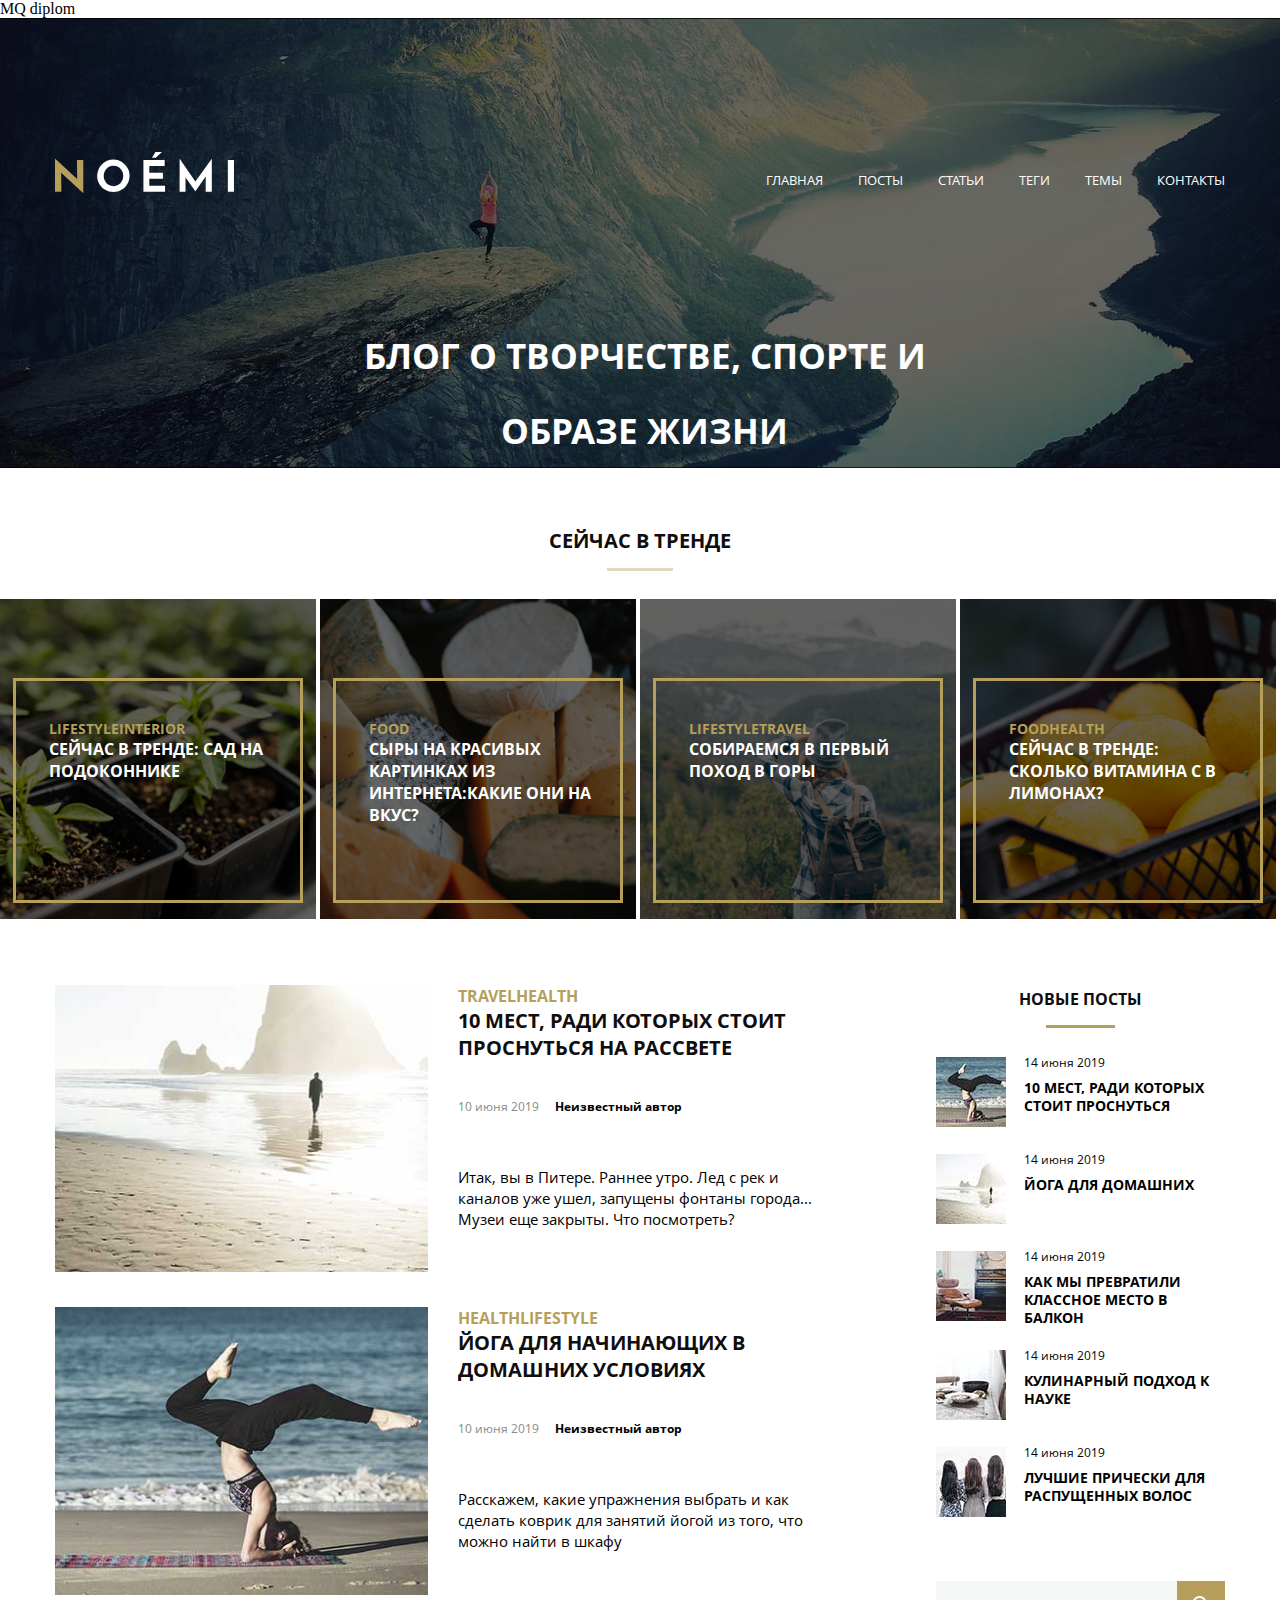
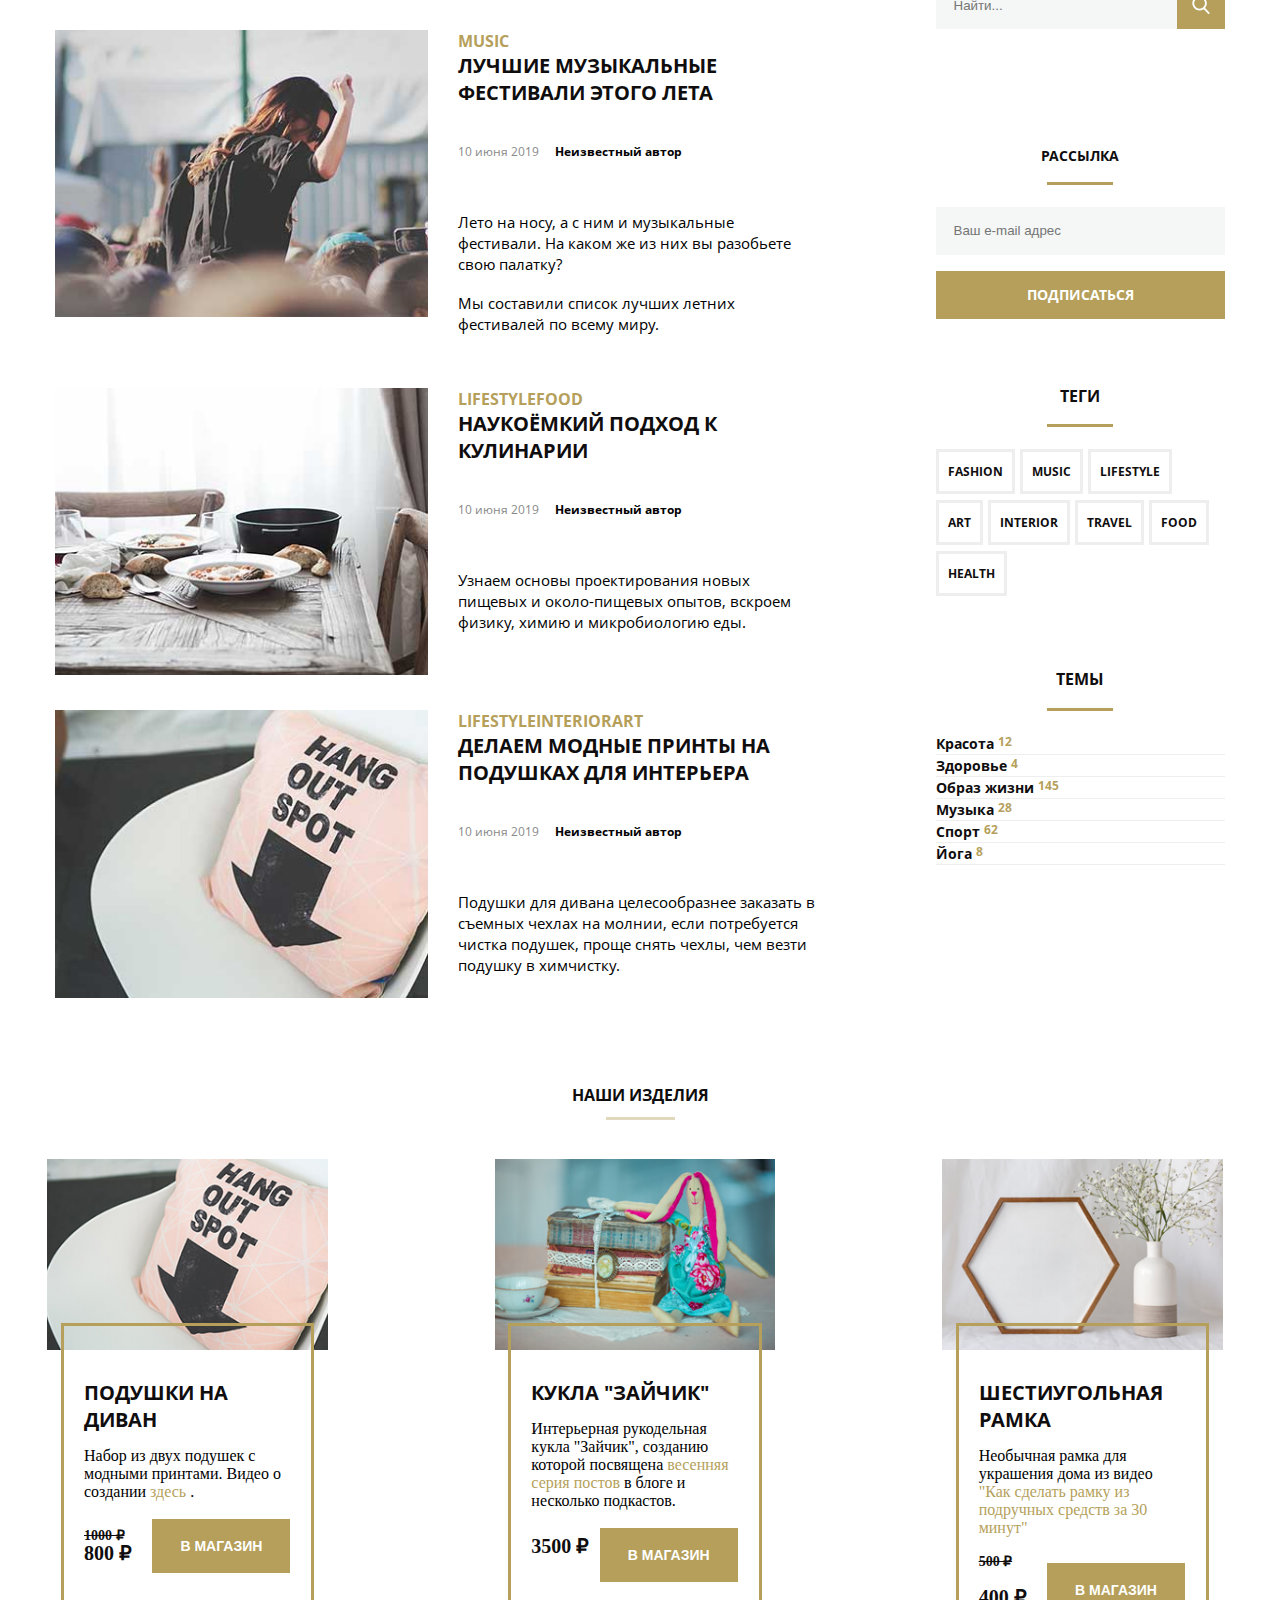
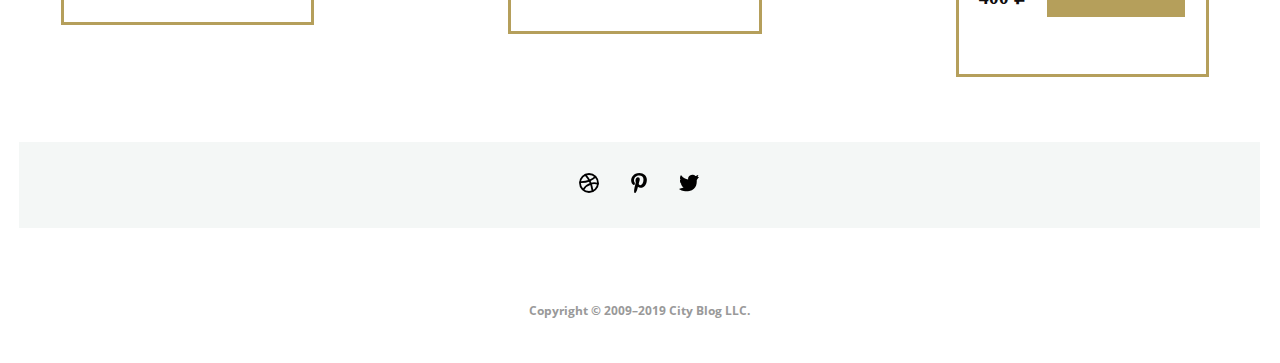
==== mq-diploma/index.html @ 163a9520 "Третий вариант" ====
<!DOCTYPE html>
<html lang="en">

<head>
   <meta charset="UTF-8">
   <meta name="viewport" content="width=device-width, initial-scale=1.0">
   <titlfe>MQ diplom</titlfe>
   <link rel="stylesheet" href="css/style.css">
</head>

<body>
   <header class="header">

      <div class="container-header">
         <div class="header-box">
            <a href="#">
               <img src="svg/noemi-logo.svg" class="header-logo" alt="logo">
            </a>
            <nav class="menu">
               <button class="menu-burger" type="button">
                  <span class="menu-burger-label">Открыть меню</span>
               </button>
               <ul class="menu-list">
                  <li class="menu-list-item">
                     <a href="#0" class="menu-link">Главная</a>
                  </li>
                  <li class="menu-list-item">
                     <a href="#0" class="menu-link">Посты</a>
                  </li>
                  <li class="menu-list-item">
                     <a href="#0" class="menu-link">Статьи</a>
                  </li>
                  <li class="menu-list-item">
                     <a href="#0" class="menu-link">Теги</a>
                  </li>
                  <li class="menu-list-item">
                     <a href="#0" class="menu-link">Темы</a>
                  </li>
                  <li class="menu-list-item">
                     <a href="#0" class="menu-link">Контакты</a>
                  </li>
               </ul>
            </nav>

         </div>
         <div class="title-box">
            <h1 class="header-title">Блог о творчестве, спорте и образе жизни</h1>
         </div>
      </div>


   </header>

   <section class="popup">
		<div class="modal-window">
			<header class="modal-window-header">Ваш фидбек</header>
			<div class="decorative-underline"></div>	
			<form class="modal-form">
				<p>Как часто вы заходите на сайт?</p>
				<div class="modal-select-form">
					<select class="modal-select">
						<option value="Каждый день">Каждый день</option>
	    				<option selected  value="Почти каждый день">Почти каждый день</option>
	    				<option value="Раз в несколько дней">Раз в несколько дней</option>
	    				<option value="Раз в несколько недель">Раз в несколько недель</option>
	    				<option value="Раз в год">Раз в год</option>
					</select>
				</div>

				<div class="modal-radio-form">

					<input type="radio" name="modal-form" value="да" class="modal-radio">
					<label class="modal-radio-label">да</label>

					<input type="radio" name="modal-form" value="да" class="modal-radio radio-check-no">
					<label class="modal-radio-label">нет</label>

				</div>

				<label for="wishes" class="modal-form-label">Расскажите, какой контент вы хотели бы видеть на нашем сайте?</label>
				<textarea id="wishes" name="modal-form" rows="7" cols="38" placeholder="Может, больше рецептов?" class="modal-form-textarea"></textarea>

				<input type="submit" value="Отправить" class="modal-form-input">
			</form>

			<button class="modal-close"></button>
		</div>	
	</section>

   <div class="main-content">
      <section class="trends">
         <h2 class="title-trends">Сейчас в тренде</h2>
         <div class="trend-lists">
            <article class="trend-list trend-list-garden">

               <div class="trend-description">
                  <ul class="list-trend">
                     <li class="list-trend-item"><a href="#" class="link-list-trend">Lifestyle</a></li>
                     <li class="list-trend-item"><a href="#" class="link-list-trend">Interior</a></li>
                  </ul>
                  <h3 class="title-description-trends"><a href="" class="link-description">Сейчас в тренде: сад на
                        подоконнике</a>
                  </h3>
               </div>
            </article>
            <article class="trend-list trend-list-cheese">

               <div class="trend-description">
                  <ul class="list-trend">
                     <li class="list-trend-item"><a href="#" class="link-list-trend">Food</a></li>

                  </ul>
                  <h3 class="title-description-trends"><a href="" class="link-description">сыры на красивых картинках из
                        интернета:какие они на вкус?</a></h3>
               </div>
            </article>
            <article class="trend-list trend-list-mountains">

               <div class="trend-description">
                  <ul class="list-trend">
                     <li class="list-trend-item"><a href="#" class="link-list-trend">Lifestyle</a></li>
                     <li class="list-trend-item"><a href="#" class="link-list-trend">Travel</a></li>

                  </ul>
                  <h3 class="title-description-trends"><a href="" class="link-description">Собираемся в первый поход в
                        горы</a></h3>
               </div>
            </article>
            <article class="trend-list trend-list-lemon">

               <div class="trend-description">
                  <ul class="list-trend">
                     <li class="list-trend-item"><a href="#" class="link-list-trend">food</a></li>
                     <li class="list-trend-item"><a href="#" class="link-list-trend">health</a></li>

                  </ul>
                  <h3 class="title-description-trends"><a href="" class="link-description">Сейчас в тренде: сколько
                        витамина с в лимонах?</a></h3>
               </div>
            </article>
         </div>
      </section>


      <section class="news">
         <main class="main">
            <article class="article-post">
               <div class="picture-post">
                  <img src="images/last-post1.jpg" class="img-news"
                     alt="10 мест, ради которых стоит проснуться на рассвете">
               </div>
               <div class="description">
                  <ul class="list">
                     <li class="list-item"><a href=# class="link-list-item">Travel</a>
                     </li>
                     <li class="list-item"><a href=# class="link-list-item">Health</a>
                     </li>
                  </ul>
                  <h2 class="post-header"><a href=# class="post-title">10 мест, ради которых стоит проснуться на
                        рассвете</a></h2>
                  <div class="post-date">
                     <span class="date">10 июня 2019 </span>
                     <span class="author">Неизвестный автор</span>
                  </div>
                  <div class="post-content">
                     <p>Итак, вы в Питере. Раннее утро. Лед с рек и каналов уже ушел, запущены фонтаны города... Музеи
                        еще закрыты. Что посмотреть?</p>
                  </div>

               </div>
            </article>
            <article class="article-post">
               <div class="picture-post">
                  <img src="images/last-post2.jpg" class="img-news" alt="Йога">
               </div>
               <div class="description">
                  <ul class="list">
                     <li class="list-item"><a href=# class="link-list-item">Health</a>
                     </li>
                     <li class="list-item"><a href=# class="link-list-item">Lifestyle</a>
                     </li>
                  </ul>
                  <h2 class="post-header"><a href=# class="post-title">Йога для начинающих в домашних условиях</a></h2>
                  <div class="post-date">
                     <span class="date">10 июня 2019 </span>
                     <span class="author">Неизвестный автор</span>
                  </div>
                  <div class="post-content">
                     <p>Расскажем, какие упражнения выбрать и как сделать коврик для занятий йогой из того, что можно
                        найти в шкафу
                     </p>
                  </div>

               </div>
            </article>
            <article class="article-post">
               <div class="picture-post">
                  <img src="images/last-post3.jpg" class="img-news" alt="Музыкальные фестивали">
               </div>
               <div class="description">
                  <ul class="list">
                     <li class="list-item"><a href=# class="link-list-item">Music</a>
                     </li>
                  </ul>
                  <h2 class="post-header"><a href=# class="post-title">Лучшие музыкальные фестивали этого лета</a></h2>
                  <div class="post-date">
                     <span class="date">10 июня 2019 </span>
                     <span class="author">Неизвестный автор</span>
                  </div>
                  <div class="post-content">
                     <p>Лето на носу, а с ним и музыкальные фестивали. На каком же из них вы разобьете свою палатку?</p>
                     <p>Мы составили список лучших летних фестивалей по всему миру. </p>
                  </div>

               </div>
            </article>
            <article class="article-post">
               <div class="picture-post">
                  <img src="images/last-post4.jpg" class="img-news" alt="Кулинария">
               </div>
               <div class="description">
                  <ul class="list">
                     <li class="list-item"><a href=# class="link-list-item">Lifestyle</a>
                     </li>
                     <li class="list-item"><a href=# class="link-list-item">Food</a>
                     </li>
                  </ul>
                  <h2 class="post-header"><a href=# class="post-title">Наукоёмкий подход к кулинарии</a></h2>
                  <div class="post-date">
                     <span class="date">10 июня 2019 </span>
                     <span class="author">Неизвестный автор</span>
                  </div>
                  <div class="post-content">
                     <p>Узнаем основы проектирования новых пищевых и около-пищевых опытов, вскроем физику, химию
                        и
                        микробиологию еды.</p>
                  </div>
            </article>
            <article class="article-post">
               <div class="picture-post">
                  <img src="images/last-post5.jpg" class="img-news" alt="Модные принты">
               </div>
               <div class="description">
                  <ul class="list">
                     <li class="list-item"><a href=# class="link-list-item">Lifestyle</a>
                     </li>
                     <li class="list-item"><a href=# class="link-list-item">interior</a>
                     </li>
                     <li class="list-item"><a href=# class="link-list-item">art</a>
                     </li>
                  </ul>
                  <h2 class="post-header"><a href=# class="post-title">Делаем модные принты на подушках для
                        интерьера</a>
                  </h2>
                  <div class="post-date">
                     <span class="date">10 июня 2019 </span>
                     <span class="author">Неизвестный автор</span>
                  </div>
                  <div class="post-content">
                     <p>Подушки для дивана целесообразнее заказать в съемных чехлах на молнии, если потребуется чистка
                        подушек,
                        проще снять чехлы, чем везти подушку в химчистку.</p>
                  </div>

               </div>
            </article>

         </main>

         <aside class="side-bar">
            <h3 class="title-side-bar">Новые посты</h3>
            <div class="post-lists">
               <article class="post-list">
                  <div class="picture-side-bar">
                     <img class="post-img" src="images/151.jpg" alt="10 мест которые стоит посетить">
                  </div>
                  <div class="description-side-bar">
                     <div class="date-post">14 июня 2019</div>
                     <h3 class="title-post"><a href=# class="link-side-bar">10 мест, ради которых стоит проснуться</a>
                     </h3>
                  </div>
               </article>
               <article class="post-list">
                  <div class="picture-side-bar">
                     <img class="post-img" src="images/2.jpg" alt="Йога">
                  </div>
                  <div class="description-side-bar">
                     <div class="date-post">14 июня 2019</div>
                     <h3 class="title-post"><a href=# class="link-side-bar">Йога для домашних</a>
                     </h3>
                  </div>
               </article>
               <article class="post-list">
                  <div class="picture-side-bar">
                     <img class="post-img" src="images/45.jpg" alt="Классное место">
                  </div>
                  <div class="description-side-bar">
                     <div class="date-post">14 июня 2019</div>
                     <h3 class="title-post"><a href=# class="link-side-bar">Как мы превратили классное место в
                           балкон</a>
                     </h3>
                  </div>
               </article>
               <article class="post-list">
                  <div class="picture-side-bar">
                     <img class="post-img" src="images/501.jpg" alt="Кулинарный подход">
                  </div>
                  <div class="description-side-bar">
                     <div class="date-post">14 июня 2019</div>
                     <h3 class="title-post"><a href=# class="link-side-bar">Кулинарный подход к науке</a></h3>
                  </div>
               </article>
               <article class="post-list">
                  <div class="picture-side-bar">
                     <img class="post-img" src="images/7.jpg" alt="Лучшие прически">
                  </div>
                  <div class="description-side-bar">
                     <div class="date-post">14 июня 2019</div>
                     <h3 class="title-post"><a href=# class="link-side-bar">Лучшие прически для распущенных волос</a>
                     </h3>
                  </div>
               </article>
            </div>

            <form class="search-form">
               <input type="search" class="field-search" placeholder="Найти..." required>
               <button class="search-button" type="submit"><span class="search-hidden">Поиск</span> </button>
            </form>

            <section class="subscribe">
               <h2 class="subscribe-title">Рассылка </h2>
               <form class="subscribe-form">
                  <input type="email" class="field-email" placeholder="Ваш e-mail адрес" required>
                  <button class="subscribe-button" type="submit">Подписаться </button>
               </form>
            </section>

            <section class="tags">
               <h2 class="tags-title">Теги</h2>
               <ul class="list-tags">
                  <li class="list-item-tags">
                     <a href=# class="href-tags"> Fashion</a></li>
                  <li class="list-item-tags"><a href=# class="href-tags">Music</a> </li>
                  <li class="list-item-tags"><a href=# class="href-tags">Lifestyle</a> </li>
                  <li class="list-item-tags"><a href=# class="href-tags">Art</a></li>
                  <li class="list-item-tags"><a href=# class="href-tags">Interior</a> </li>
                  <li class="list-item-tags"><a href=# class="href-tags">Travel</a> </li>
                  <li class="list-item-tags"><a href=# class="href-tags">Food</a> </li>
                  <li class="list-item-tags"><a href=# class="href-tags">Health</a> </li>
               </ul>
            </section>

            <section class="categories">
               <h2 class="categories-title">Темы </h2>
               <ul class="list-categories">
                  <li class="list-item-categories">
                     <a href="#0" class="href-categories">Красота</a>
                     <span class="categories-count">12</span>
                  </li>
                  <li class="list-item-categories">
                     <a href="#0" class="href-categories">Здоровье</a>
                     <span class="categories-count">4</span></li>
                  <li class="list-item-categories"><a href="#0" class="href-categories">Образ жизни</a>
                     <span class="categories-count">145</span></li>
                  <li class="list-item-categories"><a href="#0" class="href-categories">Музыка</a>
                     <span class="categories-count">28</span></li>
                  <li class="list-item-categories"><a href="#0" class="href-categories">Спорт</a>
                     <span class="categories-count">62</span></li>
                  <li class="list-item-categories"><a href="#0" class="href-categories">Йога</a>
                     <span class="categories-count">8</span></li>
               </ul>
            </section>
         </aside>
      </section>

      <section class="store">
         <h2 class="title-store">Наши изделия</h2>
         <div class="store-lists">
            <article class="store-list">

               <picture class="store-picture">
                  <source srcset="images/shop-item-desk1.jpg" media="(min-width:1200px)">
                  <source srcset="images/shop-item-tablet1.jpg" media="(min-width:641px) and (max-width:1199px)">
                  <source srcset="images/shop-item-mobile1.jpg" media="(max-width:640px)">
                  <img class="product-img" src="images/shop-item-desk1.jpg" alt="Товар в магазине">
               </picture>

               <div class="store-body">
                  <div class="store-content">
                     <h3 class="title-content">Подушки на диван</h3>

                     <div class="store-description">

                        <p>Набор из двух подушек с модными принтами. Видео о создании <a href="#"
                              class="link-store-description">здесь</a> .</p>
                        <div class="store-prices">
                           <div class="store-price">
                              <span class="price-old">1000 &#8381;</span>
                              <span class="price-new">800 &#8381;</span>
                           </div>
                           <button type="button" class="in-store">В магазин</button>
                        </div>
                     </div>
                  </div>

               </div>
            </article>

            <article class="store-list">
               <picture class="store-picture">
                  <source srcset="images/shop-item-desk2.jpg" media="(min-width:1200px)">
                  <source srcset="images/shop-item-tablet2.jpg" media="(min-width:641px) and (max-width:1199px)">
                  <source srcset="images/shop-item-mobile2.jpg" media="(max-width:640px)">
                  <img class="product-img" src="images/shop-item-desk2.jpg" alt="Товар в магазине">
               </picture>
               <div class="store-body">

                  <div class="store-content">
                     <h3 class="title-content">Кукла "Зайчик"</h3>
                     <p>Интерьерная рукодельная кукла "Зайчик", созданию которой посвящена <a href="#"
                           class="link-store-description">весенняя серия постов</a> в блоге и несколько подкастов.
                     </p>
                     <div class="store-prices">
                        <div class="store-price">

                           <p class="price-new">3500 &#8381;</p>
                        </div>
                        <button type="button" class="in-store">В магазин</button>
                     </div>
                  </div>
               </div>
            </article>



            <article class="store-list">
               <picture class="store-picture">
                  <source srcset="images/shop-item-desk3.jpg" media="(min-width:1200px)">
                  <source srcset="images/shop-item-tablet3.jpg" media="(min-width:641px) and (max-width:1199px)">
                  <source srcset="images/shop-item-mobile3.jpg" media="(max-width:640px)">
                  <img class="product-img" src="images/shop-item-desk3.jpg" alt="Товар в магазине">
               </picture>
               <div class="store-body">


                  <div class="store-content">
                     <h3 class="title-content">Шестиугольная рамка</h3>
                     <p>Необычная рамка для украшения дома из видео <a href="#" class="link-store-description">"Как
                           сделать
                           рамку из подручных средств за 30 минут"</a> </p>
                     <div class="store-prices">
                        <div class="store-price">
                           <p class="price-old">500 &#8381;</p>
                           <p class="price-new">400 &#8381;</p>
                        </div>
                        <button type="button" class="in-store">В магазин</button>
                     </div>
                  </div>
               </div>
            </article>
         </div>
      </section>
   </div>

   <footer class="footer">
      <address class="address">
         <ul class="socials">
            <li class="socials-item">
               <a href="#0" class="socials-link dribble"><span class="socials-link-text">dribble</span>
               </a>
            </li>
            <li class="socials-item">
               <a href="#0" class="socials-link pinterest"><span class="socials-link-text">pinterest</span>
               </a>
            </li>
            <li class="socials-item">
               <a href="#0" class="socials-link twitter"><span class="socials-link-text">twitter</span>
               </a>
            </li>
         </ul>
      </address>
      <a href="#0" class="copyright">Copyright © 2009–2019 City Blog LLC.</a>
   </footer>
</body>

</html>
---- mq-diploma/css/style.css ----
* {
       margin: 0;
       padding: 0;
    }

    @font-face {
       font-family: OpenSans;
       src: url(../fonts/OpenSans-Regular.ttf) format("ttf"),
          url(../fonts/OpenSans-Regular.woff) format("woff"),
          url(../fonts/OpenSans-Regular.woff2) format("woff2");
       font-weight: 400;
       font-style: normal;
    }

    @font-face {
       font-family: OpenSans-Bold;
       src: url(../fonts/OpenSans-Bold.ttf) format("ttf"),
          url(../fonts/OpenSans-Bold.woff) format("woff"),
          url(../fonts/OpenSans-Regular.woff2) format("woff2");
       font-weight: 700;
       font-style: bold;
    }


    /* header */

    .header {
       background-image: url("../images/banner-mobile.jpg");
       background-repeat: no-repeat;
       background-position: center center;
       background-size: cover;
       background-color: #000000;
       position: relative;
       text-align: center;
       width: 100%;
       padding-top: 8.3%;

    }

    .header::after {
       content: "";
       background-color: #000000;
       opacity: 0.6;
       position: absolute;
       top: 0;
       left: 0;
       right: 0;
       bottom: 0;
    }

    .container-header {
       max-width: 1170px;
       margin-left: auto;
       margin-right: auto;
       padding-left: 15px;
       padding-right: 15px;

    }

    .header-box {
       position: relative;
       z-index: 2;
       display: flex;
       flex-direction: column;
       justify-content: space-between;
       align-items: center;
       box-sizing: border-box;
       margin: auto;
       font-family: OpenSans;


    }

    .header-logo {

       max-width: 269px;
       margin-top: 223px;
    }

    .menu {
       align-self: flex-end;
       font-weight: 400;
       font-size: 13px;
       line-height: 36px;
       text-transform: uppercase;
    }

    .menu-burger {
       position: absolute;
       width: 24px;
       height: 20px;
       text-indent: -9999px;
       border: none;
       background-color: transparent;
    }

    .menu-burger::before {
       top: 0;
    }

    .menu-burger::before,
    .menu-burger::after {
       content: "";
       position: absolute;
       right: 16px;
       width: 100%;
       height: 20%;
       background-color: #ffffff;
    }

    .menu-burger::after {
       bottom: 0;
    }

    .menu-burger-label {
       position: absolute;
       top: 8px;
       right: 16px;
       width: 100%;
       height: 20%;
       background-color: #ffffff;
    }

    .menu-list {
       display: none; 
    }

    .title-box {
       position: relative;
       z-index: 2;
       margin-top: 43px;
    }

    .header-title {
       color: #ffffff;
       text-transform: uppercase;
       font-size: 26px;
       line-height: 1.6;
       font-family: OpenSans-Bold, sans-serif;
    }

    /*popup*/
    .popup {
      display: none;
      position: absolute;
      left: 0;
      right: 0;
      top: 0;
      bottom: 0;
      background: rgba(0, 0, 0, 0.6);
      z-index: 5;
   }
   
   .modal-window {
      margin-top: 981px;
      margin-left: auto;
      margin-right: auto;
      width: 390px;
      height: 590px;
      background: #ffffff;
      padding: 52px 27px;
      position: relative;
   }
   
   
   .modal-window-header {
      text-align: center;
      font-weight: bold;
      text-transform: uppercase;
      margin-bottom: 14px;
   }
   
   .modal-form {
      font-size: 13px;
   }
   
   .modal-select-form {
      position: relative;
      margin-bottom: 32px;
   }
   
   .modal-select-form::after {
      content: "";
      position: absolute;
      background-image: url(svg/form-arrows.svg);
      background-size: cover;
      background-position: center;
      width: 9px;
      height: 18px;
      z-index: 6;
      top: 17px;
       right: 14px;
   }
   
   .modal-select {
      width: 100%;
      height: 48px;
      border: none;
      background: #f5f5f5;
      -moz-appearance: none;
      -webkit-appearance: none;
      padding: 13px 18px 15px 18px;
   }
   
   .modal-select:focus {	
      outline: none;
      border-bottom: 1px solid #b59f5b;
   }
   
   .modal-radio-form {
      margin-bottom: 30px;
      display: flex;
      align-items: center;
   }
   
   .modal-radio {
      -moz-appearance: none;
      -webkit-appearance: none;
      width: 17px;
      height: 17px;
      background-size: cover;
      background-image: url(svg/form-empty-circle.svg);
      background-position: 100% 100%;	
      background-repeat: no-repeat;
      margin-right: 4px;
   }
   
   .radio-check-no {
      margin-right: 3px;
   }
   
   .modal-radio:focus {
      outline: none;
   }
   
   .modal-radio-label {
      margin-right: 12px;
   }
   
   .modal-radio:checked {
      background-image: url(svg/form-circle.svg);
      background-repeat: no-repeat;
       background-size: cover;
      width: 17px;
      height: 17px;
   }
   
   
   .modal-form-label {
      display: block;
      margin-bottom: 12px;
      
   }
   
   .modal-form-input {
      margin-top: 24px;
      display: block;
      width: 100%;
      height: 48px;
      -moz-appearance: none;
      -webkit-appearance: none;
      text-transform: uppercase;
      border: none;
      background: #b59f5b;
      color: #ffffff;
      text-transform: uppercase;
      font-weight: bold;
      cursor: pointer; 
   }
   
   .modal-form-textarea {
      width: 100%;
      font-size: 13px;
      resize: none;
      padding: 15px 21px;
      background: #f5f5f5;
      -moz-appearance: none;
      -webkit-appearance: none;
      border: none;
   }
   
   .modal-form-textarea:focus {
      outline: none;
      border-bottom: 1px solid #b59f5b;
   }
   
   .modal-close {
      width: 1px;
       height: 1px;
        clip: rect(1px, 1px, 1px, 1px);
        border: none;
   }
   
   .modal-close::before {
      content: "";
      width: 19px;
      height: 19px;
      position: absolute;
      background-image: url(svg/form-x.svg);
      background-size: cover;
      top: -24px;
       right: 0px;
   }
   

    /* trends */

    .main-content {
       text-align: left;
    }

    .trends {
       box-sizing: border-box;
       margin-bottom: 38px;
    }

    .title-trends {
       text-align: center;
       font-family: OpenSans-Bold, sans-serif;
       font-size: 16px;
       line-height: normal;
       color: #0f0d0e;
       text-transform: uppercase;
       margin-top: 40px;

    }

    .title-trends::after {
       content: "";
       display: block;
       width: 66px;
       height: 3px;
       background-color: #e1d9bd;
       margin-right: auto;
       margin-left: auto;
       margin-top: 8px;
       margin-bottom: 25px;
    }




    .trend-list {
       display: flex;
       position: relative;
       min-height: 231px;
       margin-bottom: 2px;
       font-size: 16px;
       background-color: #eff6f1;
       background-size: cover;
       background-repeat: no-repeat;
       background-position: center center;


    }

    .trend-list::after {
       content: "";
       background-color: #000000;
       opacity: 0.6;
       position: absolute;
       top: 0;
       left: 0;
       right: 0;
       bottom: 0;
    }

    .trend-list-garden {
       background-image: url("../images/trend1.jpg");
    }

    .trend-list-cheese {
       background-image: url("../images/trend2.jpg");

    }

    .trend-list-mountains {
       background-image: url("../images/trend3.jpg");
    }

    .trend-list-lemon {
       background-image: url("../images/trend4.jpg");
    }

    .trend-description {
       flex-wrap: wrap;
       max-width: 370px;
       border: 3px solid #b59f5b;
       padding: 8% 6%;
       margin: 25% 4% 5%;
       z-index: 1;
    }

    .list-trend {
       display: flex;
       text-transform: uppercase;
       flex-wrap: wrap;
       list-style-type: none;
       margin: 0;
       padding: 0;
    }

    .list-trend-item {
       text-transform: uppercase;
       font-family: OpenSans-Bold;
       font-size: 14px;
    }

    .title-description-trends {
       text-transform: uppercase;
       font-family: OpenSans-Bold;
       font-size: 16px;
    }

    .link-list-trend {
       text-decoration: none;
       color: #b59f5b;
    }

    .link-description {
       text-decoration: none;
       color: #ffffff;

    }

    /* news  */

    .news {

       max-width: 1170px;
       margin-left: auto;
       margin-right: auto;
       padding-left: 15px;
       padding-right: 15px;

    }


    .article-post {
       box-sizing: border-box;
       margin-bottom: 22px;
    }

    .article-post:nth-child(n + 2) {
       margin-top: 35px;
    }


    .img-news {
       width: 100%;
       display: block;
    }



    .list {
       display: flex;
       text-transform: uppercase;
       flex-wrap: wrap;
       list-style-type: none;
       margin-top: 0;
       font-family: OpenSans-Bold;
       padding-left: 0;
    }

    .link-list-item {
       text-decoration: none;
       color: #b59f5b;
    }

    .link-list-item:hover {
       color: #b59f5b;
    }

    .post-header {
       margin-top: 0;
       margin-bottom: 0;
    }

    .post-title {
       text-decoration: none;
       color: #0f0d0e;
       font-size: 16px;
       line-height: 1.25;
       color: #0f0d0e;
       font-family: OpenSans-Bold;
       text-transform: uppercase;
    }

    .post-title:hover {
       color: #b59f5b;
    }

    .date {
       font-family: OpenSans;
       font-size: 12px;
       color: #888888;
       text-transform: none;
       margin-right: 13px;
    }

    .author {
       font-family: OpenSans-Bold;
       font-size: 12px;
       color: #000000;
       text-transform: none;
    }

    .article-post p {
       font-family: OpenSans;
       font-size: 15px;
       text-transform: none;
       color: #000000;
       line-height: 1.4;
    }



    /*sidebar */
    .side-bar {
       margin-top: 44px;
       width: 290px;
    }

    .title-side-bar {
       text-align: center;
       font-family: OpenSans-Bold;
       font-size: 16px;
       line-height: 1.8;
       text-transform: uppercase;
       color: #0f0d0e;
    }

    .title-side-bar::after {
       content: "";
       background-color: #b59f5b;
       margin-left: auto;
       margin-right: auto;
       width: 69px;
       height: 3px;
       display: block;
       margin-top: 11px;
       margin-bottom: 29px;

    }

    .post-img {
       width: 70px;
       background-color: #f4f7f6;
    }

    .post-list {
       display: flex;
       margin-bottom: 23px;
    }

    .description-side-bar {
       margin-left: 18px;
    }

    .date-post {
       font-family: OpenSans;
       font-size: 12px;
       line-height: 1;
       color: #000000;
       margin-top: 0;
    }

    .title-post {
       margin-top: 10px;
       font-family: OpenSans-Bold;
       font-size: 14px;
       line-height: 1.3;
       text-transform: uppercase;
    }

    .link-side-bar {
       text-decoration: none;
       color: #000000;
    }

    .link-side-bar:hover {
       color: #b59f5b;
    }

    /* search */

    .search-form {
       display: flex;
       margin-top: 60px;
    }

    .field-search {
       width: 100%;
       height: 48px;
       background-color: #f4f7f6;
       border: none;
       padding-left: 18px;
    }

    .field-search:focus {
       outline: 1px solid #b59f5b;
    }

    .search-button {
       border: none;
       min-width: 48px;
       height: 48px;
       background-color: #b59f5b;
       background-repeat: no-repeat;
       background-position: center center;
       background-image: url("../svg/search.svg");
       background-size: 18px 18px;
       font-family: inherit;
       cursor: pointer;
    }

    .search-button:hover {
       background-color: #323232;
    }

    .search-hidden {
       width: 1px;
       height: 1px;
       clip: rect(1px, 1px, 1px, 1px);
       position: absolute;
    }

    /*subscribe*/

    .subscribe {
       margin-top: 44px;
    }

    .subscribe-title {
       font-size: 14px;
       line-height: 2.1;
       color: #0f0d0e;
       font-family: OpenSans-Bold;
       text-align: center;
       text-transform: uppercase;
    }

    .subscribe-title::after {
       content: "";
       display: block;
       width: 66px;
       height: 3px;
       background-color: #b59f5b;
       margin-left: auto;
       margin-right: auto;
       margin-top: 11px;
       margin-bottom: 22px;
    }

    .field-email {
       width: 100%;
       height: 48px;
       background-color: #f4f7f6;
       border: none;
       padding-left: 18px;
       box-sizing: border-box;
       padding-right: 5%;
    }

    .field-email:focus {
       width: 100%;
       height: 48px;
       background-color: #f4f7f6;
       outline: 1px solid #b59f5b;
    }

    .subscribe-button {
       width: 100%;
       height: 48px;
       font-size: 14px;
       line-height: 2.8;
       font-family: OpenSans-Bold;
       text-align: center;
       text-transform: uppercase;
       background-color: #b59f5b;
       border: none;
       color: #ffffff;
       box-sizing: border-box;
       margin-top: 16px;
    }

    .subscribe-button:hover {
       width: 100%;
       height: 48px;
       background-color: #323232;
    }

    /*tags*/

    .tags {
       margin-top: 44px;
    }

    .tags-title,
    .categories-title {
       font-size: 16px;
       line-height: 2.1;
       color: #0f0d0e;
       font-family: OpenSans-Bold;
       text-transform: uppercase;
       text-align: center;
       margin-bottom: 22px;
    }

    .tags-title::after {
       content: "";
       display: block;
       width: 66px;
       height: 3px;
       background-color: #b59f5b;
       margin-left: auto;
       margin-right: auto;
       margin-top: 11px;
    }

    .href-tags,
    .href-categories {
       text-decoration: none;
       color: #0f0d0e;
    }
    .href-categories:hover {
      color: #b59f5b;
    }

    .list-tags {
       display: flex;
       text-transform: uppercase;
       flex-wrap: wrap;
       justify-content: stretch;
       list-style-type: none;
       margin-top: 0;
       margin-bottom: 15px;
       font-family: OpenSans-Bold;
       padding-left: 0;
    }

    .list-item-tags {
       font-size: 12px;
       font-family: OpenSans-Bold;
       color: #0f0d0e;
       border: 3px solid #eeeeee;
       display: inline-block;
       text-transform: uppercase;
       padding: 11px 9px;
       margin-left: 0;
       margin-right: 5px;
       margin-bottom: 6px;
    }

    .list-item-tags:hover {
       background-color: #f4f3f1;
       border: 3px solid #b59f5b;
    }


    /*categories*/
    .categories {
       margin-top: 44px;
    }

    .categories-title::after {
       content: "";
       display: block;
       width: 66px;
       height: 3px;
       background-color: #b59f5b;
       margin-left: auto;
       margin-right: auto;
       margin-top: 11px;
    }

    .list-categories {
       padding-left: 0;
    }

    .list-item-categories {
       display: flex;
       justify-content: flex-start;
       align-items: center;
       border-bottom: 1px solid #eeeeee;
       font-size: 14px;
       font-family: OpenSans-Bold;
    }

    .categories-count {
       margin-left: 4px;
       padding-bottom: 4px;
       font-size: 12px;
       color: #b59f5b;
    }

    /*store*/
    .store {
       margin-top: 44px;
    }


    .title-store {
       text-align: center;
       font-family: OpenSans-Bold;
       font-size: 16px;
       padding-bottom: 10px;
       text-transform: uppercase;
       color: #0f0d0e;
    }

    .title-store::after {
       content: "";
       background-color: #e1d9bd;
       margin-left: auto;
       margin-right: auto;
       width: 69px;
       height: 3px;
       display: block;
       margin-top: 11px;
       margin-bottom: 29px;
    }


    .store-list {
       display: flex;
       flex-direction: column;
       justify-content: center;
       align-items: flex-start;
       margin-bottom: 25px;
       padding-right: 50px;
       padding-left: 40px;
       box-sizing: border-box;

    }

    .store-picture {
       width: 95%;
       margin-left: auto;
       margin-right: auto;
    }

    .product-img {
       width: 100%;
       margin-left: auto;
       margin-right: auto;
    }

    .store-body {

       position: relative;
       margin-top: -31px;
       margin-right: 21px;
       margin-left: 21px;
       padding-left: 18px;
       padding-right: 21px;
       padding-bottom: 26px;
       border: 3px solid #b59f5b;
    }

    .store-content {
       margin-bottom: 23px;
       padding-top: 53px;
    }


    .title-content {
       font-family: OpenSans-Bold;
       font-size: 17px;
       line-height: normal;
       text-transform: uppercase;
       color: #0f0d0e;
       margin-bottom: 8px;


    }

    .link-store-description {
       text-decoration: none;
       color: #b59f5b;
    }

    .link-store-description:hover {
       font-weight: 700;
       text-decoration: underline;
    }

    .store-prices {
       display: flex;
       justify-content: space-between;
       align-items: center;
    }

    .store-price {
       display: flex;
       flex-direction: column;
    }

    .price-old {
       font-weight: 700;
       line-height: 1;
       font-size: 14px;
       text-decoration: line-through;
       color: #0f0d0e;

    }

    .price-new {
       font-weight: 700;
       line-height: 1;
       font-size: 20px;
       color: #0f0d0e;
    }

    .in-store {
       padding: 19px 28px;
       font-weight: 700;
       line-height: normal;
       font-size: 14px;
       text-transform: uppercase;
       color: #ffffff;
       background-color: #b59f5b;
       border: none;
    }

    .in-store:hover {

       background-color: #323232;
    }

    /*footer */

    .footer {
       margin-top: 44px;
       text-align: center;
    }

    .address {
       padding-top: 31px;
       padding-bottom: 31px;
       margin-top: 0;
       margin-bottom: 0;
       margin-left: auto;
       margin-right: auto;
       background-color: #f4f7f6;
    }

    .socials {
       padding-left: 0;
       margin-top: 0;
       margin-bottom: 0;
    }

    .socials-item {
       display: inline-block;
    }

    .socials-item:nth-child(n + 2) {
       margin-left: 26px;
    }

    .socials-link {
       display: block;
       width: 20px;
       height: 20px;
       margin-left: auto;
       margin-right: auto;
       background-repeat: no-repeat;
       background-size: 20px;
       background-position: center;
    }

    .twitter {
       background-image: url("../svg/004-twitter.svg");
    }

    .pinterest {
       background-image: url("../svg/001-pinterest.svg");
    }

    .dribble {
      background-image: url("../svg/001-dribbble.svg");
    }

    .socials-link-text {
       width: 1px;
       height: 1px;
       clip: rect(1px, 1px, 1px, 1px);
       position: absolute;
    }

    .copyright {
       display: block;
       color: #999999;
       text-decoration: none;
       font-size: 12px;
       font-family: OpenSans-Bold;
       margin-top: 74px;
       margin-bottom: 0;
       padding-top: 0;
       padding-bottom: 0;
       text-align: center;
    }

    @media (min-width:641px),
    (max-width:640px) and (orientation:landscape) {
       .trend-lists {
          display: flex;
          flex-wrap: wrap;
       }

       .trend-list {
          width: calc(50% - 4px);
          font-size: 17px;
       }

       .trend-list:nth-child(2n+1) {
          margin-right: 4px;
       }
    }

    @media (min-width:641px) {
       .header-box {
          flex-direction: row;
          align-items: flex-start;
          justify-content: space-between;
       }

       .menu {
          order: 2;
       }

       .header-logo {
          margin-top: 0;
       }

       .main-content {
          display: flex;
          flex-direction: column;
       }

       .trend-lists {
          display: flex;
       }

       .news {
          display: flex;
          flex-wrap: wrap;
          align-items: flex-start;
          margin: auto;
       }

       .side-bar {
          margin-top: 0;
       }
    }

    @media (min-width: 641px) and (max-width:1199px) {
       .header {
          background-image: url("../images/banner-bg-tablet.jpg");
          max-height: 100%;
       }

       .container-header,
       .footer {
          padding-left: 35px;
          padding-right: 35px;
       }

       .header-box {
          padding-top: 43px;
       }

       .menu {
          align-self: auto;
       }

       .header-logo {
          width: 158px;
       }

       .title-box {
          margin-top: 104px;
          margin-right: auto;
          margin-left: auto;
       }

       .header-title {
          line-height: 55px;
          font-size: 5.20vw;
       }

       .menu-burger::before,
       .menu-burger::after {
          right: 35px;
       }

       .menu-burger-label {
          right: 35px;
       }

       .trends {
          margin-bottom: 50px;
       }

       .title-trends {
          margin-top: 46px;
          font-size: 18px;
       }

       .title-trends::after {
          margin-top: 14px;
          margin-bottom: 19px;
       }

       .trend-lists {
          flex-wrap: wrap;
          flex-direction: row;
       }

       .trend-list {
          width: calc(50% - 4px);
       }

       .trend-list:nth-child(2n+1) {
          margin-right: 4px;
          margin-bottom: 3px;
       }

       .trend-description {
          right: 19px;
          left: 20px;
          width: calc(100% - 50px);
          padding-top: 36px;
          padding-left: 31px;
       }

       .title-description-trends {
          font-size: 17px;
       }

       .main {
          width: 50%;
          margin-right: 35px;
       }

       .article-post:nth-child(n+2) {
          margin-top: 41px;

       }

       .post-header {
          font-size: 17px;
          line-height: 22px;
       }

       .post-date {
          margin-top: 38px;
       }

       .post-content {
          margin-top: 36px;
          font-weight: 400;
          line-height: 22px;
          font-size: 15px;
          color: #0f0d0e;
       }

       p {
          margin-bottom: 18px;
       }

       .side-bar {
          width: 290px;
       }

       .post-list:nth-child(n + 2) {
          margin-top: 22px;

       }

       .date-post {
          margin-bottom: 9px;
       }

       .subscribe {
          margin-top: 61px;
       }

       .tags {
          margin-top: 61px;
       }

       .categories {
          margin-top: 61px;
       }

       .store {
          margin-top: 61px;
       }

       .store-lists {
          display: flex;
          flex-wrap: wrap;
          justify-content: space-between;
          align-items: flex-start;
       }

       .store-list {
          width: calc(50% - 23px);
          margin-bottom: 28px;
          margin-right: 23px;
          padding-right: 23px;
          padding-left: 23px;
          box-sizing: border-box;
       }

       .store-list:nth-child(2n) {
          margin-right: 0;
       }

       .store-body {
          width: 100%;
          margin-right: -23px;
          margin-left: -23px;
       }

       .footer {
          margin-top: 50px;
       }

       .copyright {
          margin-bottom: 37px;
       }
    }

    @media (min-width: 641px) and (max-width: 1199px) and (orientation: landscape) {
       .trend-list {
          height: 320px;
          width: calc(25% - 4px);
          margin-right: 4px;
       }

       .trend-list:last-child {
          margin-right: 0;

       }

    }

    @media (min-width:1200px) {
       .header {
          background-image: url("../images/banner-bg.jpg");
       }

       .header-box {
          padding-top: 28px;
       }

       .header-logo {
          width: 179px;
       }

       .title-box {
          width: 687px;
          margin-top: 120px;
          padding-right: 246px;
          padding-left: 246px;
       }

       .header-title {
          line-height: 75px;
          font-size: 2.71vw;
       }

       .menu-burger {
          display: none;
       }

       .menu-list {
          display: flex;
          list-style-type: none;
       }

       .menu-list-item {
          margin-right: 35px;
       }

       .menu-list-item:last-child {
          margin-right: 0;
       }

       .menu-link {
          text-decoration: none;
          color: #ffffff;
       }

       .menu-link:hover {
          text-decoration: underline;
       }

       .trends {
          margin-bottom: 64px;
       }

       .title-trends {
          margin-top: 59px;
          font-size: 20px;
       }

       .title-trends::after {
          margin-top: 14px;
          margin-bottom: 28px;
       }

       .trend-list {
          height: 320px;
          width: calc(25% - 4px);
          margin-right: 4px;
       }

       .trend-description {
          right: 21px;
          left: 24px;
          width: calc(100% - 45px);
          padding-top: 38px;
          padding-left: 33px;
          padding-bottom: 32px;
       }

       .news {
          padding-right: 15px;
          padding-left: 15px;
       }

       .main {
          width: 65%;
          margin-right: 120px;
       }

       .article-post {
          display: flex;
       }

       .picture-post {
          width: 49%;
          margin-right: 30px;
       }

       .img-news {
          max-width: 100%;
       }

       .description {
          width: calc(51% - 30px);
       }

       .post-title {
          font-size: 20px;
          line-height: 24px;
       }

       .post-date {
          margin-top: 36px;
       }

       .post-content {
          margin-top: 52px;
          font-weight: 400;
          line-height: 22px;
          font-size: 15px;
          color: #0f0d0e;
       }

       p {
          margin-bottom: 18px;
       }

       .side-bar {
          width: calc(35% - 120px);
       }

       .post-list:nth-child(n+2) {
          margin-top: 22px;
       }

       .date-post {
          margin-bottom: 6px;
       }

       .subscribe {
          margin-top: 112px;
       }

       .tags {
          margin-top: 61px;
       }

       .categories {
          margin-top: 61px;
       }

       .store {
          margin-top: 64px;
       }

       .store-lists {
          display: flex;
          justify-content: space-between;
          align-items: flex-start;
          width: 100%;
       }

       .store-list {
          width: calc(100% - 124px);
          margin-right: 62px;
          margin-bottom: 0;
       }

       .store-list:last-child {
          margin-right: 0;
       }

       .store-body {
          padding-left: 20px;
          padding-right: 21px;
       }

       .title-content {
          margin-bottom: 14px;
          font-size: 20px;
       }

       .footer {
          margin-top: 65px;
          margin-left: 1.5%;
          margin-right: 1.6%;
       }

       .copyright {
          margin-top: 74px;
          margin-bottom: 44px;
       }
    }
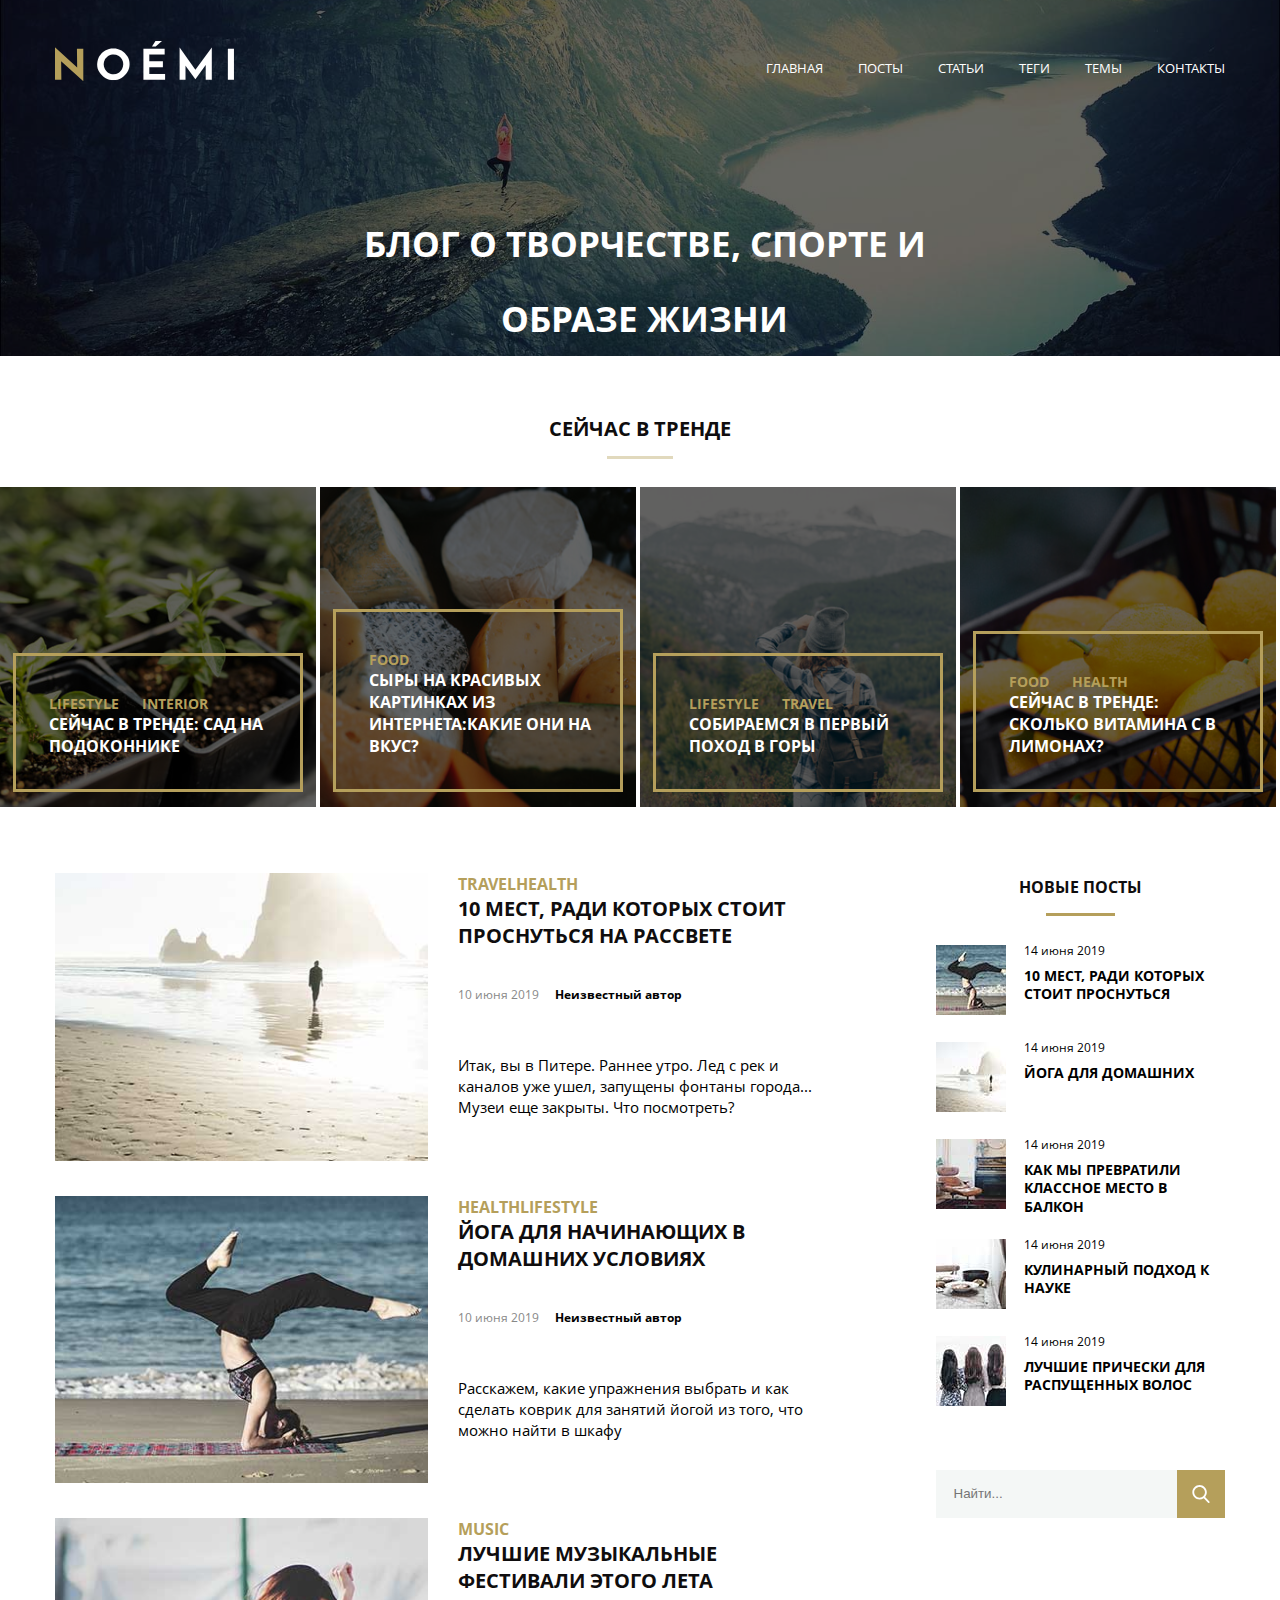
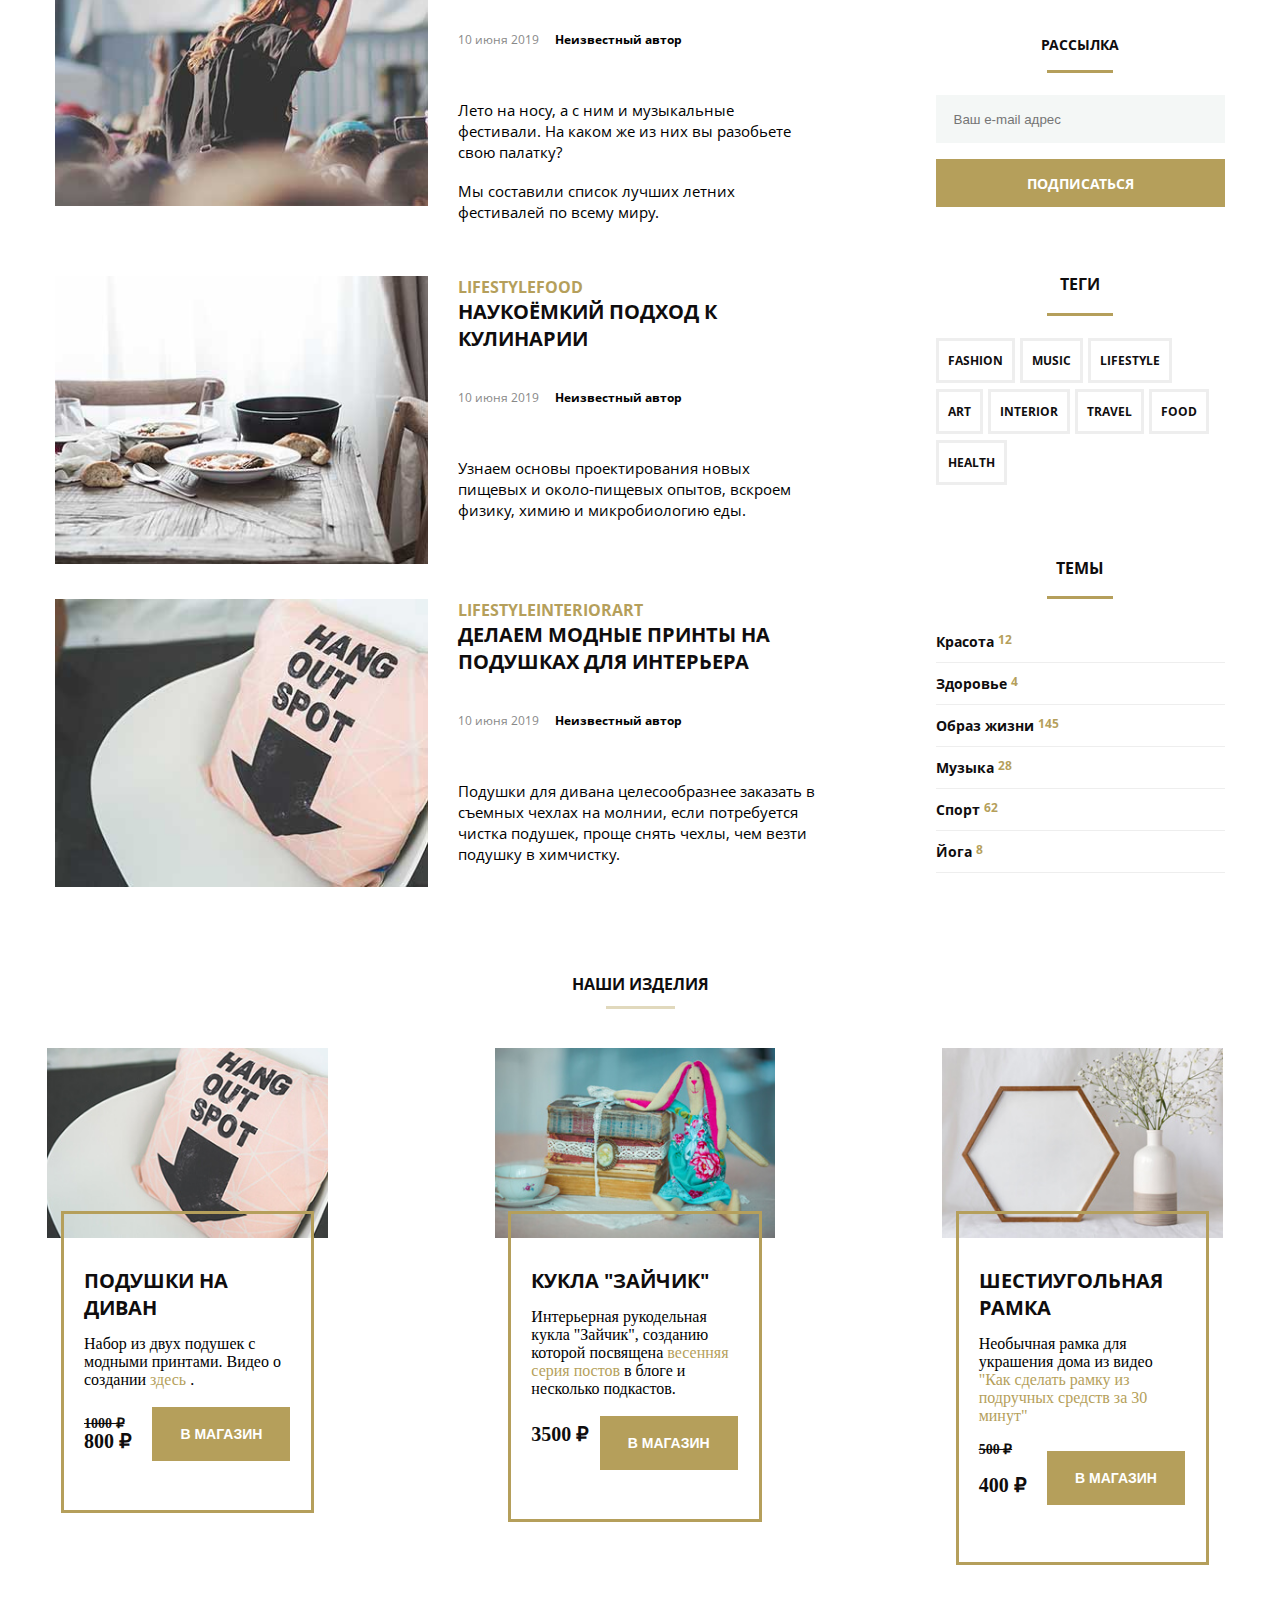
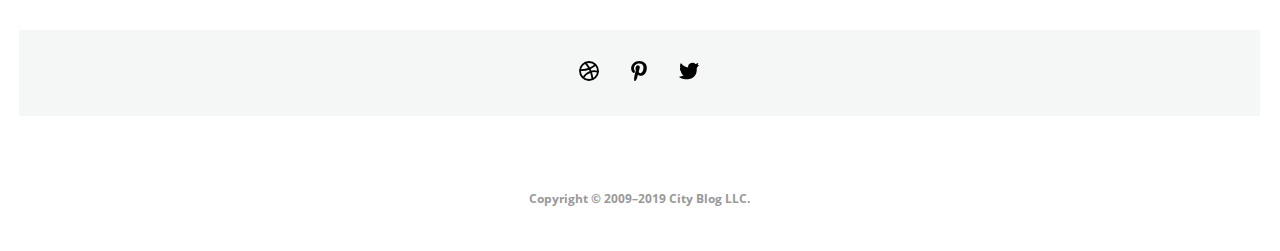
==== commit cf214ccb: "Пятый вариант диплома" ====
--- a/mq-diploma/index.html
+++ b/mq-diploma/index.html
@@ -4,7 +4,7 @@
 <head>
    <meta charset="UTF-8">
    <meta name="viewport" content="width=device-width, initial-scale=1.0">
-   <titlfe>MQ diplom</titlfe>
+   <title>MQ diplom</title>
    <link rel="stylesheet" href="css/style.css">
 </head>
 
@@ -53,8 +53,7 @@
 
    <section class="popup">
 		<div class="modal-window">
-			<header class="modal-window-header">Ваш фидбек</header>
-			<div class="decorative-underline"></div>	
+			<h1 class="modal-window-header">Ваш фидбек</h1>
 			<form class="modal-form">
 				<p>Как часто вы заходите на сайт?</p>
 				<div class="modal-select-form">
--- a/mq-diploma/css/style.css
+++ b/mq-diploma/css/style.css
@@ -25,7 +25,7 @@
     /* header */
 
     .header {
-       background-image: url("../images/banner-mobile.jpg");
+       background-image: url("../images/banner-bg.jpg");
        background-repeat: no-repeat;
        background-position: center center;
        background-size: cover;
@@ -33,7 +33,7 @@
        position: relative;
        text-align: center;
        width: 100%;
-       padding-top: 8.3%;
+       padding-top: 1%;
 
     }
 
@@ -142,7 +142,7 @@
     /*popup*/
     .popup {
       display: none;
-      position: absolute;
+      position: fixed;
       left: 0;
       right: 0;
       top: 0;
@@ -152,10 +152,10 @@
    }
    
    .modal-window {
-      margin-top: 981px;
+      justify-content: space-between;
+      align-items: center;
       margin-left: auto;
       margin-right: auto;
-      width: 390px;
       height: 590px;
       background: #ffffff;
       padding: 52px 27px;
@@ -343,6 +343,7 @@
     .trend-list {
        display: flex;
        position: relative;
+       align-items: end;
        min-height: 231px;
        margin-bottom: 2px;
        font-size: 16px;
@@ -404,6 +405,7 @@
        text-transform: uppercase;
        font-family: OpenSans-Bold;
        font-size: 14px;
+       margin-right: 10%;
     }
 
     .title-description-trends {
@@ -466,6 +468,7 @@
     .link-list-item {
        text-decoration: none;
        color: #b59f5b;
+       margin-right: 10%;
     }
 
     .link-list-item:hover {
@@ -786,6 +789,7 @@
        border-bottom: 1px solid #eeeeee;
        font-size: 14px;
        font-family: OpenSans-Bold;
+       padding: 10px 0;
     }
 
     .categories-count {
@@ -1204,11 +1208,13 @@
           display: flex;
           flex-wrap: wrap;
           justify-content: space-between;
-          align-items: flex-start;
+          align-items: center;
+          width: 50%;
+          max-width: 1170px;
        }
 
        .store-list {
-          width: calc(50% - 23px);
+          width: 30%;
           margin-bottom: 28px;
           margin-right: 23px;
           padding-right: 23px;
@@ -1222,12 +1228,11 @@
 
        .store-body {
           width: 100%;
-          margin-right: -23px;
-          margin-left: -23px;
        }
 
        .footer {
           margin-top: 50px;
+          max-width: 1170px;
        }
 
        .copyright {
